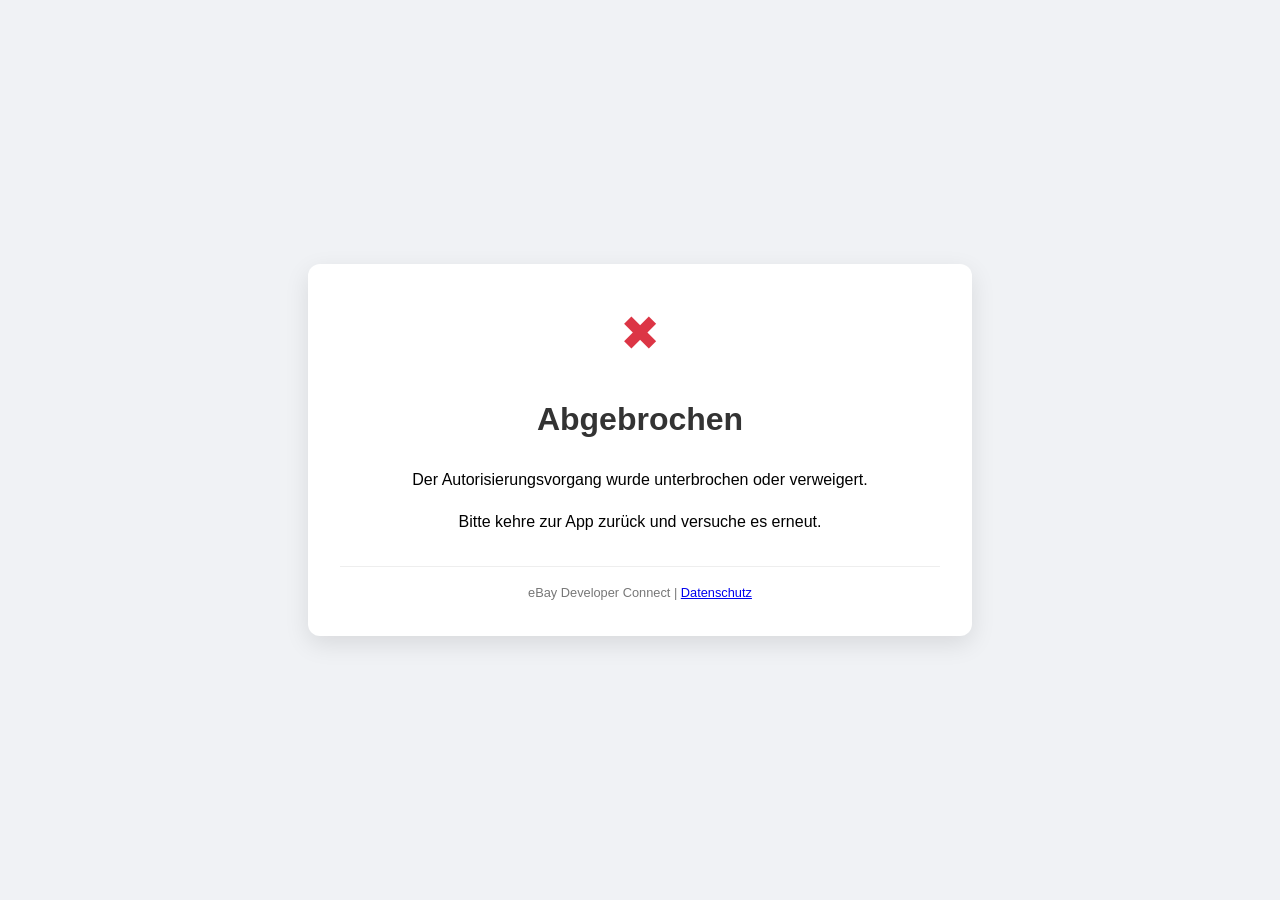
==== index.html @ e5a9e821 "Add files via upload" ====
<!DOCTYPE html>
<html lang="de">
<head>
    <meta charset="UTF-8">
    <meta name="viewport" content="width=device-width, initial-scale=1.0">
    <title>eBay API Gateway</title>
    <style>
        body { font-family: 'Segoe UI', Tahoma, Geneva, Verdana, sans-serif; line-height: 1.6; background-color: #f0f2f5; margin: 0; display: flex; justify-content: center; align-items: center; min-height: 100vh; }
        .container { background: white; max-width: 600px; width: 90%; padding: 2rem; border-radius: 12px; box-shadow: 0 8px 24px rgba(0,0,0,0.1); text-align: center; }
        .section { display: none; }
        .section.active { display: block; }
        h1 { color: #333; }
        .success-icon { color: #28a745; font-size: 3rem; }
        .error-icon { color: #dc3545; font-size: 3rem; }
        code { background: #f8f9fa; border: 1px solid #ddd; padding: 10px; display: block; margin: 10px 0; word-break: break-all; border-radius: 4px; }
        .footer { margin-top: 2rem; font-size: 0.8rem; color: #777; border-top: 1px solid #eee; padding-top: 1rem; }
    </style>
</head>
<body>

<div class="container">
    <!-- SEITE 1: SUCCESS -->
    <div id="success" class="section">
        <div class="success-icon">✔</div>
        <h1>Autorisierung erfolgreich</h1>
        <p>Die Verbindung zu eBay wurde hergestellt. Dein Authorization Code:</p>
        <code id="auth-code">Wird extrahiert...</code>
        <p>Du kannst diesen Code nun in deiner Anwendung verwenden.</p>
    </div>

    <!-- SEITE 2: DECLINED -->
    <div id="declined" class="section">
        <div class="error-icon">✖</div>
        <h1>Abgebrochen</h1>
        <p>Der Autorisierungsvorgang wurde unterbrochen oder verweigert.</p>
        <p>Bitte kehre zur App zurück und versuche es erneut.</p>
    </div>

    <!-- SEITE 3: PRIVACY -->
    <div id="privacy" class="section">
        <h1>Datenschutzerklärung</h1>
        <div style="text-align: left; font-size: 0.9rem;">
            <p><strong>1. Datenverarbeitung:</strong> Diese App greift über die eBay-API auf notwendige Kontoinformationen zu.</p>
            <p><strong>2. Speicherung:</strong> Es werden keine Passwörter gespeichert. Der Zugriff erfolgt über OAuth-Schnittstellen.</p>
            <p><strong>3. Zweck:</strong> Die Daten dienen ausschließlich der Funktionsfähigkeit der angebotenen Dienste.</p>
        </div>
    </div>

    <div class="footer">
        eBay Developer Connect | <a href="#privacy" onclick="showSection('privacy')">Datenschutz</a>
    </div>
</div>

<script>
    function showSection(sectionId) {
        // Alle Sektionen verstecken
        document.querySelectorAll('.section').forEach(s => s.classList.remove('active'));
        
        // Gewünschte Sektion zeigen
        const target = document.getElementById(sectionId);
        if (target) {
            target.classList.add('active');
        }
    }

    // Logik beim Laden der Seite
    window.addEventListener('load', () => {
        const hash = window.location.hash.replace('#', '');
        const urlParams = new URLSearchParams(window.location.search);
        const code = urlParams.get('code');

        // Wenn ein Code in der URL ist -> Success zeigen
        if (code) {
            showSection('success');
            document.getElementById('auth-code').innerText = code;
        } 
        // Wenn ein Hash in der URL ist (z.B. #privacy) -> entsprechende Sektion zeigen
        else if (hash) {
            showSection('privacy');
        } 
        // Standardmäßig "Declined" oder eine Info zeigen
        else {
            showSection('declined');
        }
    });
</script>

</body>
</html>
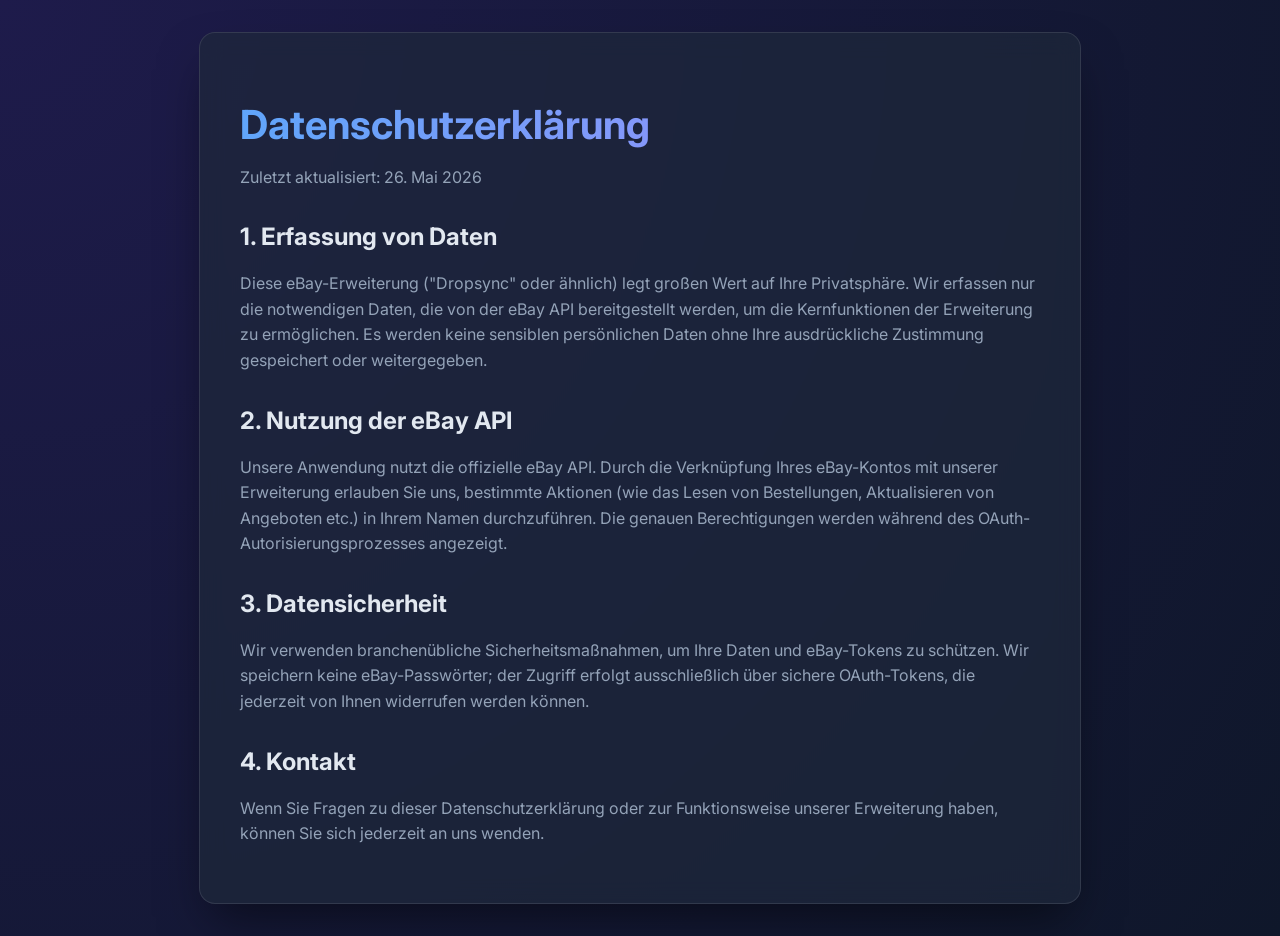
==== commit c5a69771: "Add files via upload" ====
--- a/index.html
+++ b/index.html
@@ -3,87 +3,26 @@
 <head>
     <meta charset="UTF-8">
     <meta name="viewport" content="width=device-width, initial-scale=1.0">
-    <title>eBay API Gateway</title>
-    <style>
-        body { font-family: 'Segoe UI', Tahoma, Geneva, Verdana, sans-serif; line-height: 1.6; background-color: #f0f2f5; margin: 0; display: flex; justify-content: center; align-items: center; min-height: 100vh; }
-        .container { background: white; max-width: 600px; width: 90%; padding: 2rem; border-radius: 12px; box-shadow: 0 8px 24px rgba(0,0,0,0.1); text-align: center; }
-        .section { display: none; }
-        .section.active { display: block; }
-        h1 { color: #333; }
-        .success-icon { color: #28a745; font-size: 3rem; }
-        .error-icon { color: #dc3545; font-size: 3rem; }
-        code { background: #f8f9fa; border: 1px solid #ddd; padding: 10px; display: block; margin: 10px 0; word-break: break-all; border-radius: 4px; }
-        .footer { margin-top: 2rem; font-size: 0.8rem; color: #777; border-top: 1px solid #eee; padding-top: 1rem; }
-    </style>
+    <title>Privacy Policy - eBay Extension</title>
+    <link href="https://fonts.googleapis.com/css2?family=Inter:wght@400;600;700&display=swap" rel="stylesheet">
+    <link rel="stylesheet" href="style.css">
 </head>
 <body>
+    <div class="container">
+        <h1>Datenschutzerklärung</h1>
+        <p>Zuletzt aktualisiert: 26. Mai 2026</p>
+        
+        <h2>1. Erfassung von Daten</h2>
+        <p>Diese eBay-Erweiterung ("Dropsync" oder ähnlich) legt großen Wert auf Ihre Privatsphäre. Wir erfassen nur die notwendigen Daten, die von der eBay API bereitgestellt werden, um die Kernfunktionen der Erweiterung zu ermöglichen. Es werden keine sensiblen persönlichen Daten ohne Ihre ausdrückliche Zustimmung gespeichert oder weitergegeben.</p>
 
-<div class="container">
-    <!-- SEITE 1: SUCCESS -->
-    <div id="success" class="section">
-        <div class="success-icon">✔</div>
-        <h1>Autorisierung erfolgreich</h1>
-        <p>Die Verbindung zu eBay wurde hergestellt. Dein Authorization Code:</p>
-        <code id="auth-code">Wird extrahiert...</code>
-        <p>Du kannst diesen Code nun in deiner Anwendung verwenden.</p>
+        <h2>2. Nutzung der eBay API</h2>
+        <p>Unsere Anwendung nutzt die offizielle eBay API. Durch die Verknüpfung Ihres eBay-Kontos mit unserer Erweiterung erlauben Sie uns, bestimmte Aktionen (wie das Lesen von Bestellungen, Aktualisieren von Angeboten etc.) in Ihrem Namen durchzuführen. Die genauen Berechtigungen werden während des OAuth-Autorisierungsprozesses angezeigt.</p>
+
+        <h2>3. Datensicherheit</h2>
+        <p>Wir verwenden branchenübliche Sicherheitsmaßnahmen, um Ihre Daten und eBay-Tokens zu schützen. Wir speichern keine eBay-Passwörter; der Zugriff erfolgt ausschließlich über sichere OAuth-Tokens, die jederzeit von Ihnen widerrufen werden können.</p>
+
+        <h2>4. Kontakt</h2>
+        <p>Wenn Sie Fragen zu dieser Datenschutzerklärung oder zur Funktionsweise unserer Erweiterung haben, können Sie sich jederzeit an uns wenden.</p>
     </div>
-
-    <!-- SEITE 2: DECLINED -->
-    <div id="declined" class="section">
-        <div class="error-icon">✖</div>
-        <h1>Abgebrochen</h1>
-        <p>Der Autorisierungsvorgang wurde unterbrochen oder verweigert.</p>
-        <p>Bitte kehre zur App zurück und versuche es erneut.</p>
-    </div>
-
-    <!-- SEITE 3: PRIVACY -->
-    <div id="privacy" class="section">
-        <h1>Datenschutzerklärung</h1>
-        <div style="text-align: left; font-size: 0.9rem;">
-            <p><strong>1. Datenverarbeitung:</strong> Diese App greift über die eBay-API auf notwendige Kontoinformationen zu.</p>
-            <p><strong>2. Speicherung:</strong> Es werden keine Passwörter gespeichert. Der Zugriff erfolgt über OAuth-Schnittstellen.</p>
-            <p><strong>3. Zweck:</strong> Die Daten dienen ausschließlich der Funktionsfähigkeit der angebotenen Dienste.</p>
-        </div>
-    </div>
-
-    <div class="footer">
-        eBay Developer Connect | <a href="#privacy" onclick="showSection('privacy')">Datenschutz</a>
-    </div>
-</div>
-
-<script>
-    function showSection(sectionId) {
-        // Alle Sektionen verstecken
-        document.querySelectorAll('.section').forEach(s => s.classList.remove('active'));
-        
-        // Gewünschte Sektion zeigen
-        const target = document.getElementById(sectionId);
-        if (target) {
-            target.classList.add('active');
-        }
-    }
-
-    // Logik beim Laden der Seite
-    window.addEventListener('load', () => {
-        const hash = window.location.hash.replace('#', '');
-        const urlParams = new URLSearchParams(window.location.search);
-        const code = urlParams.get('code');
-
-        // Wenn ein Code in der URL ist -> Success zeigen
-        if (code) {
-            showSection('success');
-            document.getElementById('auth-code').innerText = code;
-        } 
-        // Wenn ein Hash in der URL ist (z.B. #privacy) -> entsprechende Sektion zeigen
-        else if (hash) {
-            showSection('privacy');
-        } 
-        // Standardmäßig "Declined" oder eine Info zeigen
-        else {
-            showSection('declined');
-        }
-    });
-</script>
-
 </body>
-</html>+</html>
--- a/style.css
+++ b/style.css
@@ -0,0 +1,113 @@
+:root {
+  --bg-color: #0f172a;
+  --card-bg: rgba(30, 41, 59, 0.7);
+  --text-main: #f8fafc;
+  --text-muted: #94a3b8;
+  --accent: #3b82f6;
+  --accent-hover: #2563eb;
+  --success: #10b981;
+  --error: #ef4444;
+}
+
+body {
+  margin: 0;
+  padding: 0;
+  font-family: 'Inter', system-ui, -apple-system, sans-serif;
+  background: radial-gradient(circle at top left, #1e1b4b, #0f172a);
+  color: var(--text-main);
+  min-height: 100vh;
+  display: flex;
+  flex-direction: column;
+  align-items: center;
+  justify-content: center;
+}
+
+.container {
+  max-width: 800px;
+  width: 90%;
+  margin: 2rem auto;
+  background: var(--card-bg);
+  backdrop-filter: blur(12px);
+  -webkit-backdrop-filter: blur(12px);
+  border: 1px solid rgba(255, 255, 255, 0.1);
+  border-radius: 16px;
+  padding: 2.5rem;
+  box-shadow: 0 25px 50px -12px rgba(0, 0, 0, 0.5);
+  animation: slideUp 0.6s ease-out;
+}
+
+.center-text {
+  text-align: center;
+}
+
+@keyframes slideUp {
+  from { opacity: 0; transform: translateY(20px); }
+  to { opacity: 1; transform: translateY(0); }
+}
+
+h1 {
+  font-size: 2.5rem;
+  margin-bottom: 1rem;
+  background: linear-gradient(to right, #60a5fa, #a78bfa);
+  -webkit-background-clip: text;
+  -webkit-text-fill-color: transparent;
+  background-clip: text;
+  color: transparent;
+}
+
+h2 {
+  font-size: 1.5rem;
+  margin-top: 2rem;
+  color: #e2e8f0;
+}
+
+p, li {
+  color: var(--text-muted);
+  line-height: 1.6;
+  margin-bottom: 1rem;
+}
+
+.btn {
+  display: inline-block;
+  padding: 0.75rem 1.5rem;
+  background-color: var(--accent);
+  color: white;
+  text-decoration: none;
+  border-radius: 8px;
+  font-weight: 600;
+  transition: all 0.3s ease;
+  border: none;
+  cursor: pointer;
+  margin-top: 1rem;
+}
+
+.btn:hover {
+  background-color: var(--accent-hover);
+  transform: translateY(-2px);
+  box-shadow: 0 10px 15px -3px rgba(59, 130, 246, 0.4);
+}
+
+.icon-wrapper {
+  width: 80px;
+  height: 80px;
+  border-radius: 50%;
+  display: flex;
+  align-items: center;
+  justify-content: center;
+  margin: 0 auto 1.5rem auto;
+}
+
+.icon-success {
+  background-color: rgba(16, 185, 129, 0.2);
+  color: var(--success);
+}
+
+.icon-error {
+  background-color: rgba(239, 68, 68, 0.2);
+  color: var(--error);
+}
+
+.icon-wrapper svg {
+  width: 40px;
+  height: 40px;
+}
